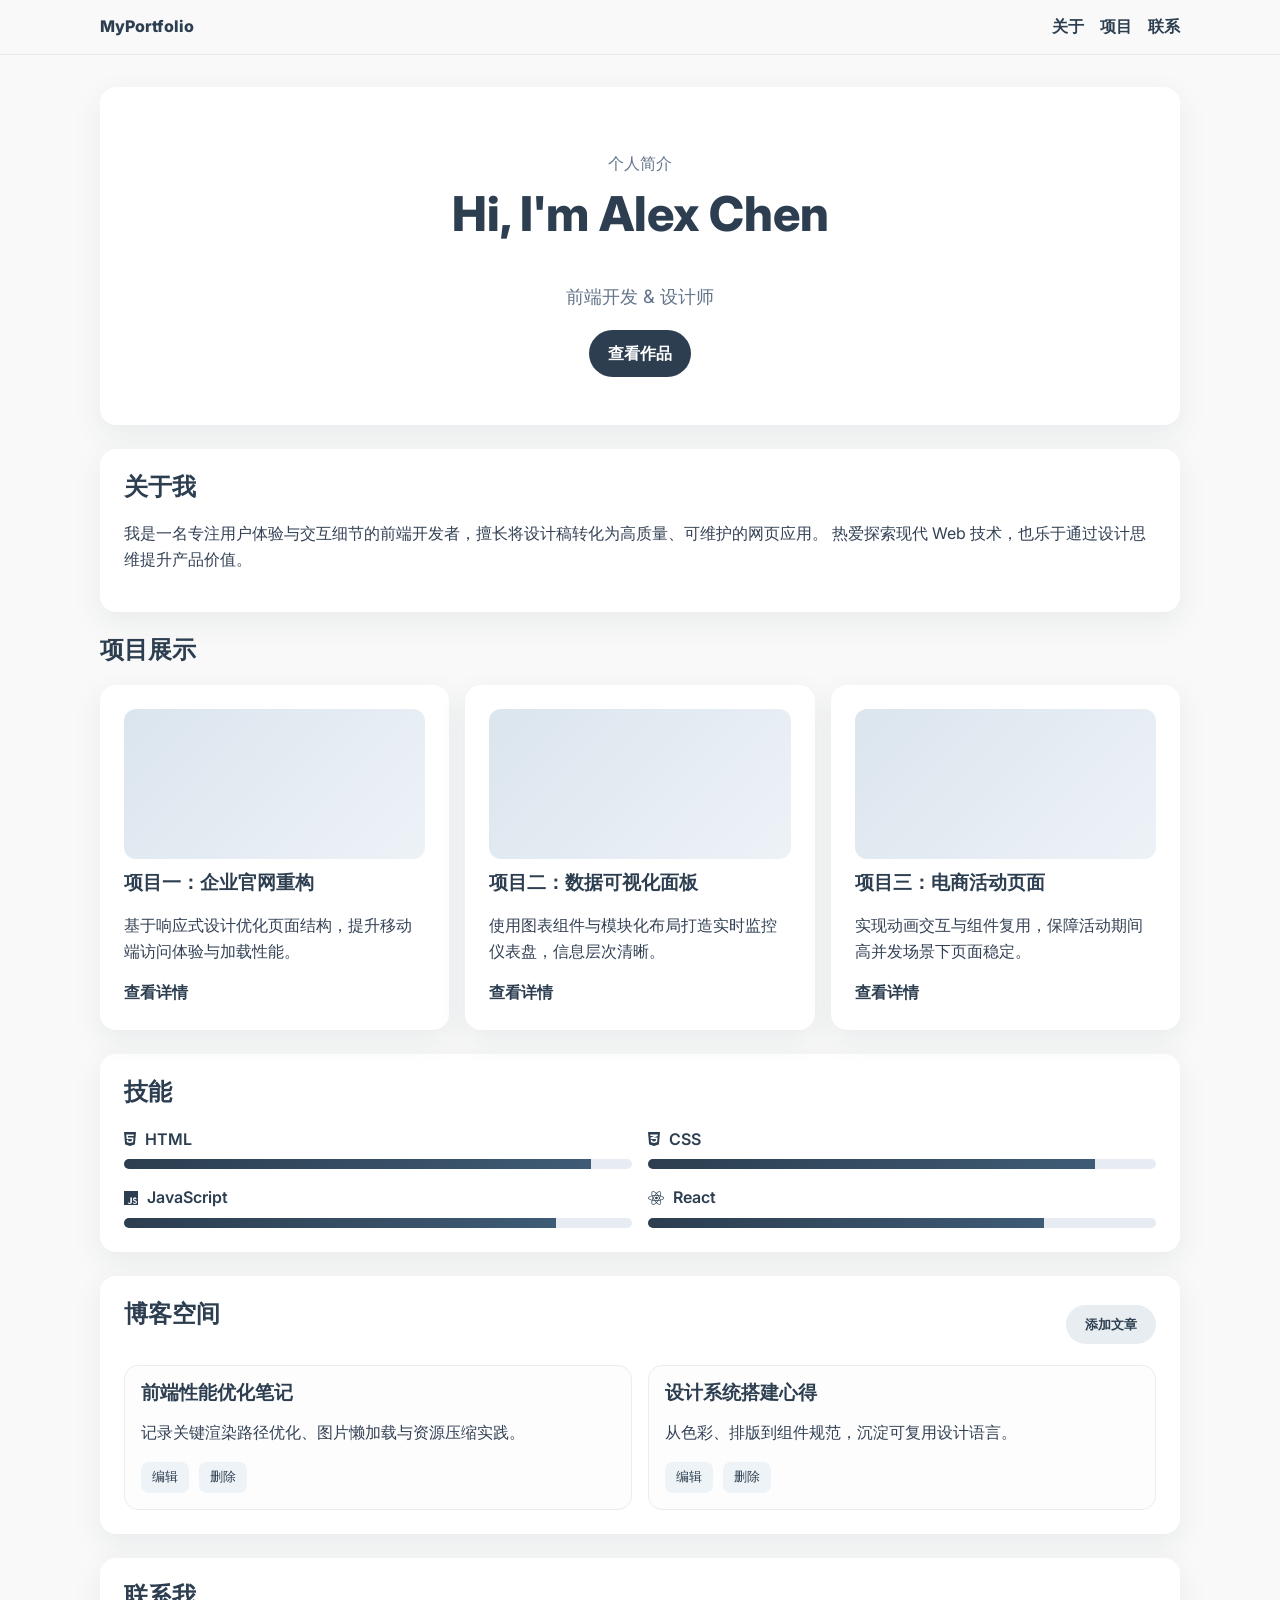
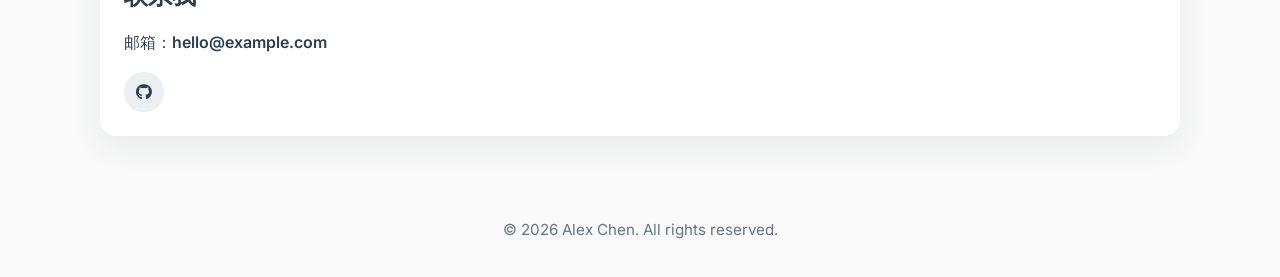
==== index.html @ 92c00200 "创建个人简历风格单页网站并添加博客管理交互" ====
<!DOCTYPE html>
<html lang="zh-CN">
  <head>
    <meta charset="UTF-8" />
    <meta name="viewport" content="width=device-width, initial-scale=1.0" />
    <title>个人简历作品集</title>
    <link rel="preconnect" href="https://fonts.googleapis.com" />
    <link rel="preconnect" href="https://fonts.gstatic.com" crossorigin />
    <link
      href="https://fonts.googleapis.com/css2?family=Inter:wght@400;600;700;800&display=swap"
      rel="stylesheet"
    />
    <link
      rel="stylesheet"
      href="https://cdnjs.cloudflare.com/ajax/libs/font-awesome/6.5.2/css/all.min.css"
      crossorigin="anonymous"
      referrerpolicy="no-referrer"
    />
    <link rel="stylesheet" href="styles.css" />
  </head>
  <body>
    <header class="site-header">
      <nav class="navbar container">
        <a class="brand" href="#home">MyPortfolio</a>
        <ul class="nav-links">
          <li><a href="#about">关于</a></li>
          <li><a href="#projects">项目</a></li>
          <li><a href="#contact">联系</a></li>
        </ul>
      </nav>
    </header>

    <main>
      <section id="home" class="hero container card">
        <p class="eyebrow">个人简介</p>
        <h1>Hi, I'm Alex Chen</h1>
        <p class="subtitle">前端开发 & 设计师</p>
        <a href="#projects" class="btn-primary">查看作品</a>
      </section>

      <section id="about" class="container section card">
        <h2>关于我</h2>
        <p>
          我是一名专注用户体验与交互细节的前端开发者，擅长将设计稿转化为高质量、可维护的网页应用。
          热爱探索现代 Web 技术，也乐于通过设计思维提升产品价值。
        </p>
      </section>

      <section id="projects" class="container section">
        <h2>项目展示</h2>
        <div class="project-grid">
          <article class="card project-card">
            <div class="project-image" aria-label="项目图片占位"></div>
            <h3>项目一：企业官网重构</h3>
            <p>基于响应式设计优化页面结构，提升移动端访问体验与加载性能。</p>
            <a href="#">查看详情</a>
          </article>
          <article class="card project-card">
            <div class="project-image" aria-label="项目图片占位"></div>
            <h3>项目二：数据可视化面板</h3>
            <p>使用图表组件与模块化布局打造实时监控仪表盘，信息层次清晰。</p>
            <a href="#">查看详情</a>
          </article>
          <article class="card project-card">
            <div class="project-image" aria-label="项目图片占位"></div>
            <h3>项目三：电商活动页面</h3>
            <p>实现动画交互与组件复用，保障活动期间高并发场景下页面稳定。</p>
            <a href="#">查看详情</a>
          </article>
        </div>
      </section>

      <section id="skills" class="container section card">
        <h2>技能</h2>
        <div class="skills-grid">
          <div class="skill-item">
            <div class="skill-header"><i class="fa-brands fa-html5"></i><span>HTML</span></div>
            <div class="progress"><span style="width: 92%"></span></div>
          </div>
          <div class="skill-item">
            <div class="skill-header"><i class="fa-brands fa-css3-alt"></i><span>CSS</span></div>
            <div class="progress"><span style="width: 88%"></span></div>
          </div>
          <div class="skill-item">
            <div class="skill-header"><i class="fa-brands fa-js"></i><span>JavaScript</span></div>
            <div class="progress"><span style="width: 85%"></span></div>
          </div>
          <div class="skill-item">
            <div class="skill-header"><i class="fa-brands fa-react"></i><span>React</span></div>
            <div class="progress"><span style="width: 78%"></span></div>
          </div>
        </div>
      </section>

      <section id="blog" class="container section card">
        <div class="blog-header">
          <h2>博客空间</h2>
          <button id="addPostBtn" class="btn-secondary" type="button">添加文章</button>
        </div>
        <div id="blogList" class="blog-grid" aria-live="polite"></div>
      </section>

      <section id="contact" class="container section card">
        <h2>联系我</h2>
        <p>邮箱：<a href="mailto:hello@example.com">hello@example.com</a></p>
        <div class="social-links">
          <a href="#" aria-label="GitHub"><i class="fa-brands fa-github"></i></a>
        </div>
      </section>
    </main>

    <footer class="site-footer">
      <p>© 2026 Alex Chen. All rights reserved.</p>
    </footer>

    <dialog id="postDialog" class="post-dialog">
      <form id="postForm" method="dialog">
        <h3 id="dialogTitle">添加文章</h3>
        <label>
          标题
          <input id="postTitle" name="title" type="text" required maxlength="60" />
        </label>
        <label>
          摘要
          <textarea id="postDesc" name="desc" rows="4" required maxlength="180"></textarea>
        </label>
        <menu>
          <button type="button" id="cancelBtn" class="btn-ghost">取消</button>
          <button type="submit" class="btn-primary">保存</button>
        </menu>
      </form>
    </dialog>

    <script src="script.js"></script>
  </body>
</html>
---- styles.css ----
:root {
  --bg: #f9f9f9;
  --primary: #2c3e50;
  --card-bg: #ffffff;
  --text: #334155;
  --muted: #64748b;
  --shadow: 0 10px 30px rgba(44, 62, 80, 0.08);
  --radius: 16px;
}

* {
  box-sizing: border-box;
}

html {
  scroll-behavior: smooth;
}

body {
  margin: 0;
  font-family: "Inter", "Roboto", sans-serif;
  background: var(--bg);
  color: var(--text);
  line-height: 1.6;
}

.container {
  width: min(1080px, 92%);
  margin: 0 auto;
}

.site-header {
  position: sticky;
  top: 0;
  z-index: 10;
  backdrop-filter: blur(8px);
  background: rgba(249, 249, 249, 0.9);
  border-bottom: 1px solid rgba(44, 62, 80, 0.08);
}

.navbar {
  padding: 0.9rem 0;
  display: flex;
  align-items: center;
  justify-content: space-between;
  gap: 1rem;
}

.brand {
  font-weight: 800;
  text-decoration: none;
  color: var(--primary);
}

.nav-links {
  list-style: none;
  display: flex;
  gap: 1rem;
  margin: 0;
  padding: 0;
}

.nav-links a,
#contact a,
.project-card a {
  color: var(--primary);
  text-decoration: none;
  font-weight: 600;
}

.nav-links a:hover,
#contact a:hover,
.project-card a:hover {
  text-decoration: underline;
}

main {
  padding: 2rem 0 3rem;
}

.section {
  margin-top: 1.5rem;
}

.card {
  background: var(--card-bg);
  border-radius: var(--radius);
  box-shadow: var(--shadow);
  padding: 1.5rem;
}

.hero {
  text-align: center;
  padding: 3rem 1.5rem;
}

.eyebrow {
  color: var(--muted);
  margin-bottom: 0.5rem;
}

h1,
h2,
h3 {
  color: var(--primary);
  line-height: 1.2;
  margin-top: 0;
}

h1 {
  font-size: clamp(2rem, 5vw, 3rem);
  font-weight: 800;
}

h2 {
  font-weight: 700;
}

.subtitle {
  font-size: 1.15rem;
  color: var(--muted);
}

.btn-primary,
.btn-secondary,
.btn-ghost {
  border: none;
  border-radius: 999px;
  padding: 0.65rem 1.2rem;
  font-weight: 600;
  cursor: pointer;
  transition: transform 0.2s ease, box-shadow 0.2s ease, background-color 0.2s ease;
}

.btn-primary {
  background: var(--primary);
  color: #fff;
  display: inline-block;
  text-decoration: none;
}

.btn-secondary {
  background: #e8edf2;
  color: var(--primary);
}

.btn-ghost {
  background: transparent;
  color: var(--muted);
}

.btn-primary:hover,
.btn-secondary:hover,
.btn-ghost:hover {
  transform: translateY(-2px);
}

.project-grid {
  display: grid;
  gap: 1rem;
  grid-template-columns: repeat(3, minmax(0, 1fr));
}

.project-card {
  transition: transform 0.25s ease, box-shadow 0.25s ease;
}

.project-card:hover {
  transform: translateY(-4px);
  box-shadow: 0 16px 35px rgba(44, 62, 80, 0.14);
}

.project-image {
  height: 150px;
  border-radius: 12px;
  margin-bottom: 0.8rem;
  background: linear-gradient(135deg, #dbe5ee, #edf2f7);
}

.skills-grid {
  display: grid;
  grid-template-columns: repeat(2, minmax(0, 1fr));
  gap: 1rem;
}

.skill-header {
  display: flex;
  align-items: center;
  gap: 0.55rem;
  margin-bottom: 0.45rem;
  color: var(--primary);
  font-weight: 600;
}

.progress {
  height: 10px;
  border-radius: 999px;
  background: #e6ecf1;
  overflow: hidden;
}

.progress span {
  display: block;
  height: 100%;
  background: linear-gradient(90deg, #2c3e50, #3f5b75);
}

.blog-header {
  display: flex;
  justify-content: space-between;
  align-items: center;
  gap: 1rem;
}

.blog-grid {
  margin-top: 1rem;
  display: grid;
  grid-template-columns: repeat(auto-fit, minmax(220px, 1fr));
  gap: 1rem;
}

.blog-card {
  border-radius: 14px;
  background: #fdfdfd;
  border: 1px solid #e8edf2;
  padding: 1rem;
}

.blog-card h3 {
  margin-bottom: 0.4rem;
}

.blog-actions {
  display: flex;
  gap: 0.6rem;
  margin-top: 0.8rem;
}

.blog-action-btn {
  border: none;
  background: #eef3f7;
  color: var(--primary);
  padding: 0.4rem 0.7rem;
  border-radius: 8px;
  cursor: pointer;
}

.social-links {
  display: flex;
  gap: 1rem;
  margin-top: 0.6rem;
}

.social-links a {
  width: 40px;
  height: 40px;
  border-radius: 50%;
  display: grid;
  place-items: center;
  background: #ecf0f3;
  color: var(--primary);
  transition: transform 0.2s ease;
}

.social-links a:hover {
  transform: scale(1.06);
}

.site-footer {
  padding: 1.2rem;
  text-align: center;
  color: var(--muted);
  font-size: 0.95rem;
}

.post-dialog {
  border: none;
  border-radius: 12px;
  width: min(520px, 92vw);
  padding: 0;
}

.post-dialog::backdrop {
  background: rgba(13, 30, 48, 0.45);
}

#postForm {
  padding: 1.2rem;
  display: grid;
  gap: 0.85rem;
}

#postForm label {
  display: grid;
  gap: 0.35rem;
  font-weight: 600;
  color: var(--primary);
}

#postForm input,
#postForm textarea {
  border: 1px solid #d3dce5;
  border-radius: 8px;
  padding: 0.6rem;
  font: inherit;
}

#postForm menu {
  margin: 0;
  padding: 0;
  display: flex;
  justify-content: flex-end;
  gap: 0.5rem;
}

@media (max-width: 800px) {
  .project-grid {
    grid-template-columns: 1fr;
  }

  .skills-grid {
    grid-template-columns: 1fr;
  }

  .nav-links {
    gap: 0.65rem;
    font-size: 0.95rem;
  }

  .hero {
    text-align: left;
  }
}
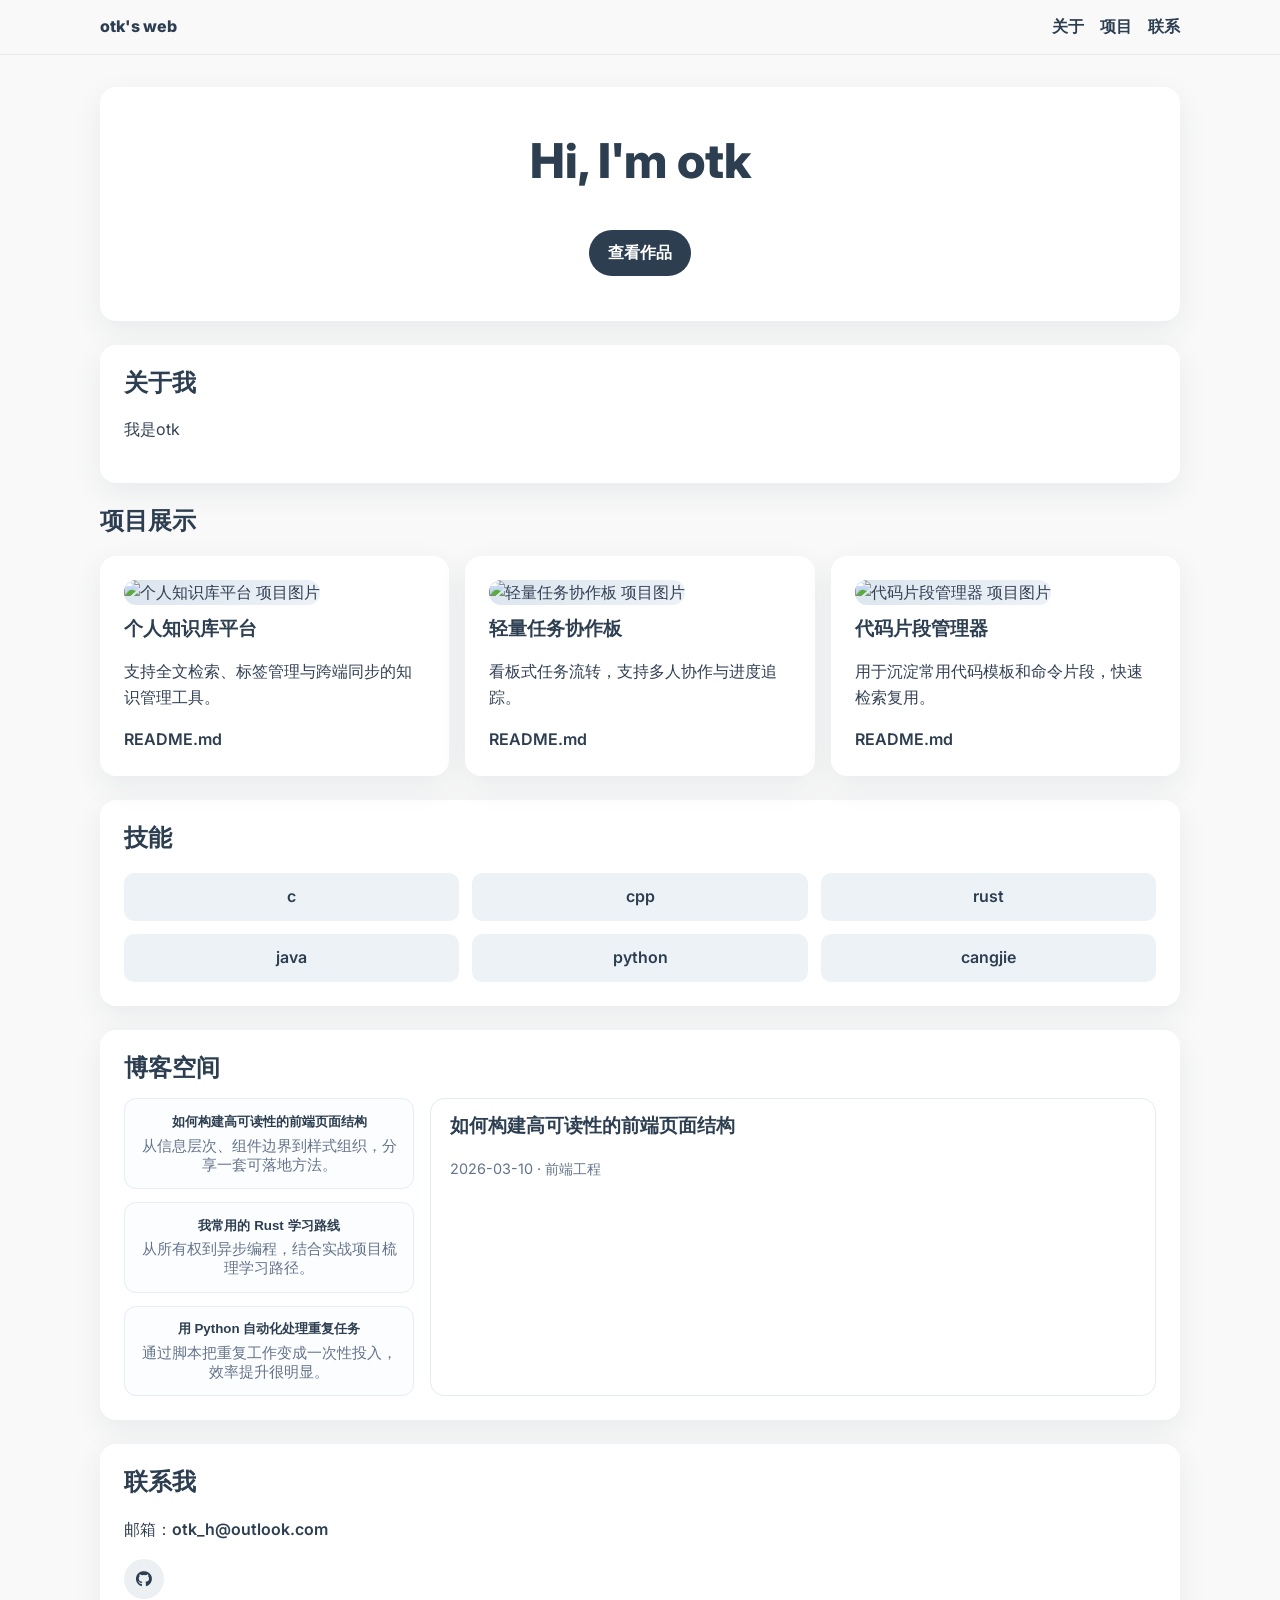
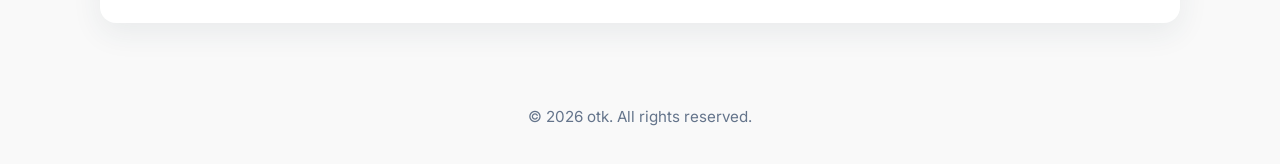
==== commit aea5df3c: "改为目录驱动的博客/项目动态渲染并更新个人信息" ====
--- a/index.html
+++ b/index.html
@@ -3,7 +3,7 @@
   <head>
     <meta charset="UTF-8" />
     <meta name="viewport" content="width=device-width, initial-scale=1.0" />
-    <title>个人简历作品集</title>
+    <title>otk's web</title>
     <link rel="preconnect" href="https://fonts.googleapis.com" />
     <link rel="preconnect" href="https://fonts.gstatic.com" crossorigin />
     <link
@@ -21,7 +21,7 @@
   <body>
     <header class="site-header">
       <nav class="navbar container">
-        <a class="brand" href="#home">MyPortfolio</a>
+        <a class="brand" href="#home">otk's web</a>
         <ul class="nav-links">
           <li><a href="#about">关于</a></li>
           <li><a href="#projects">项目</a></li>
@@ -32,105 +32,62 @@
 
     <main>
       <section id="home" class="hero container card">
-        <p class="eyebrow">个人简介</p>
-        <h1>Hi, I'm Alex Chen</h1>
-        <p class="subtitle">前端开发 & 设计师</p>
+        <h1>Hi, I'm otk</h1>
         <a href="#projects" class="btn-primary">查看作品</a>
       </section>
 
       <section id="about" class="container section card">
         <h2>关于我</h2>
-        <p>
-          我是一名专注用户体验与交互细节的前端开发者，擅长将设计稿转化为高质量、可维护的网页应用。
-          热爱探索现代 Web 技术，也乐于通过设计思维提升产品价值。
-        </p>
+        <p>我是otk</p>
       </section>
 
       <section id="projects" class="container section">
         <h2>项目展示</h2>
-        <div class="project-grid">
-          <article class="card project-card">
-            <div class="project-image" aria-label="项目图片占位"></div>
-            <h3>项目一：企业官网重构</h3>
-            <p>基于响应式设计优化页面结构，提升移动端访问体验与加载性能。</p>
-            <a href="#">查看详情</a>
-          </article>
-          <article class="card project-card">
-            <div class="project-image" aria-label="项目图片占位"></div>
-            <h3>项目二：数据可视化面板</h3>
-            <p>使用图表组件与模块化布局打造实时监控仪表盘，信息层次清晰。</p>
-            <a href="#">查看详情</a>
-          </article>
-          <article class="card project-card">
-            <div class="project-image" aria-label="项目图片占位"></div>
-            <h3>项目三：电商活动页面</h3>
-            <p>实现动画交互与组件复用，保障活动期间高并发场景下页面稳定。</p>
-            <a href="#">查看详情</a>
-          </article>
-        </div>
+        <div id="projectGrid" class="project-grid"></div>
       </section>
 
       <section id="skills" class="container section card">
         <h2>技能</h2>
         <div class="skills-grid">
-          <div class="skill-item">
-            <div class="skill-header"><i class="fa-brands fa-html5"></i><span>HTML</span></div>
-            <div class="progress"><span style="width: 92%"></span></div>
-          </div>
-          <div class="skill-item">
-            <div class="skill-header"><i class="fa-brands fa-css3-alt"></i><span>CSS</span></div>
-            <div class="progress"><span style="width: 88%"></span></div>
-          </div>
-          <div class="skill-item">
-            <div class="skill-header"><i class="fa-brands fa-js"></i><span>JavaScript</span></div>
-            <div class="progress"><span style="width: 85%"></span></div>
-          </div>
-          <div class="skill-item">
-            <div class="skill-header"><i class="fa-brands fa-react"></i><span>React</span></div>
-            <div class="progress"><span style="width: 78%"></span></div>
-          </div>
+          <div class="skill-item"><span>c</span></div>
+          <div class="skill-item"><span>cpp</span></div>
+          <div class="skill-item"><span>rust</span></div>
+          <div class="skill-item"><span>java</span></div>
+          <div class="skill-item"><span>python</span></div>
+          <div class="skill-item"><span>cangjie</span></div>
         </div>
       </section>
 
-      <section id="blog" class="container section card">
-        <div class="blog-header">
-          <h2>博客空间</h2>
-          <button id="addPostBtn" class="btn-secondary" type="button">添加文章</button>
+      <section id="blog" class="container section card blog-layout">
+        <h2>博客空间</h2>
+        <div class="blog-content">
+          <aside>
+            <div id="blogList" class="blog-list" aria-live="polite"></div>
+          </aside>
+          <article class="blog-view card-inner">
+            <h3 id="blogTitle">请选择一篇文章</h3>
+            <p id="blogMeta" class="blog-meta">将从 markdown 文件动态加载内容。</p>
+            <div id="blogBody" class="blog-body"></div>
+          </article>
         </div>
-        <div id="blogList" class="blog-grid" aria-live="polite"></div>
       </section>
 
       <section id="contact" class="container section card">
         <h2>联系我</h2>
-        <p>邮箱：<a href="mailto:hello@example.com">hello@example.com</a></p>
+        <p>邮箱：<a href="mailto:otk_h@outlook.com">otk_h@outlook.com</a></p>
         <div class="social-links">
-          <a href="#" aria-label="GitHub"><i class="fa-brands fa-github"></i></a>
+          <a href="https://github.com/otk-h" target="_blank" rel="noopener" aria-label="GitHub">
+            <i class="fa-brands fa-github"></i>
+          </a>
         </div>
       </section>
     </main>
 
     <footer class="site-footer">
-      <p>© 2026 Alex Chen. All rights reserved.</p>
+      <p>© 2026 otk. All rights reserved.</p>
     </footer>
 
-    <dialog id="postDialog" class="post-dialog">
-      <form id="postForm" method="dialog">
-        <h3 id="dialogTitle">添加文章</h3>
-        <label>
-          标题
-          <input id="postTitle" name="title" type="text" required maxlength="60" />
-        </label>
-        <label>
-          摘要
-          <textarea id="postDesc" name="desc" rows="4" required maxlength="180"></textarea>
-        </label>
-        <menu>
-          <button type="button" id="cancelBtn" class="btn-ghost">取消</button>
-          <button type="submit" class="btn-primary">保存</button>
-        </menu>
-      </form>
-    </dialog>
-
+    <script src="https://cdn.jsdelivr.net/npm/marked/marked.min.js"></script>
     <script src="script.js"></script>
   </body>
 </html>
--- a/styles.css
+++ b/styles.css
@@ -34,7 +34,7 @@
   top: 0;
   z-index: 10;
   backdrop-filter: blur(8px);
-  background: rgba(249, 249, 249, 0.9);
+  background: rgba(249, 249, 249, 0.92);
   border-bottom: 1px solid rgba(44, 62, 80, 0.08);
 }
 
@@ -43,7 +43,6 @@
   display: flex;
   align-items: center;
   justify-content: space-between;
-  gap: 1rem;
 }
 
 .brand {
@@ -89,14 +88,16 @@
   padding: 1.5rem;
 }
 
+.card-inner {
+  background: #fff;
+  border-radius: 14px;
+  border: 1px solid #e4ebf2;
+  padding: 1rem 1.2rem;
+}
+
 .hero {
   text-align: center;
-  padding: 3rem 1.5rem;
-}
-
-.eyebrow {
-  color: var(--muted);
-  margin-bottom: 0.5rem;
+  padding: 2.8rem 1.5rem;
 }
 
 h1,
@@ -112,53 +113,27 @@
   font-weight: 800;
 }
 
-h2 {
-  font-weight: 700;
-}
-
-.subtitle {
-  font-size: 1.15rem;
-  color: var(--muted);
-}
-
-.btn-primary,
-.btn-secondary,
-.btn-ghost {
+.btn-primary {
   border: none;
   border-radius: 999px;
   padding: 0.65rem 1.2rem;
   font-weight: 600;
   cursor: pointer;
-  transition: transform 0.2s ease, box-shadow 0.2s ease, background-color 0.2s ease;
-}
-
-.btn-primary {
   background: var(--primary);
   color: #fff;
   display: inline-block;
   text-decoration: none;
-}
-
-.btn-secondary {
-  background: #e8edf2;
-  color: var(--primary);
-}
-
-.btn-ghost {
-  background: transparent;
-  color: var(--muted);
-}
-
-.btn-primary:hover,
-.btn-secondary:hover,
-.btn-ghost:hover {
+  transition: transform 0.2s ease;
+}
+
+.btn-primary:hover {
   transform: translateY(-2px);
 }
 
 .project-grid {
   display: grid;
   gap: 1rem;
-  grid-template-columns: repeat(3, minmax(0, 1fr));
+  grid-template-columns: repeat(auto-fit, minmax(260px, 1fr));
 }
 
 .project-card {
@@ -171,7 +146,9 @@
 }
 
 .project-image {
+  width: 100%;
   height: 150px;
+  object-fit: cover;
   border-radius: 12px;
   margin-bottom: 0.8rem;
   background: linear-gradient(135deg, #dbe5ee, #edf2f7);
@@ -179,70 +156,89 @@
 
 .skills-grid {
   display: grid;
-  grid-template-columns: repeat(2, minmax(0, 1fr));
-  gap: 1rem;
-}
-
-.skill-header {
-  display: flex;
-  align-items: center;
-  gap: 0.55rem;
-  margin-bottom: 0.45rem;
-  color: var(--primary);
+  grid-template-columns: repeat(3, minmax(0, 1fr));
+  gap: 0.8rem;
+}
+
+.skill-item {
+  padding: 0.7rem;
+  border-radius: 10px;
+  text-align: center;
   font-weight: 600;
-}
-
-.progress {
-  height: 10px;
-  border-radius: 999px;
-  background: #e6ecf1;
-  overflow: hidden;
-}
-
-.progress span {
-  display: block;
-  height: 100%;
-  background: linear-gradient(90deg, #2c3e50, #3f5b75);
-}
-
-.blog-header {
-  display: flex;
-  justify-content: space-between;
-  align-items: center;
-  gap: 1rem;
-}
-
-.blog-grid {
+  background: #edf2f7;
+  color: var(--primary);
+}
+
+.blog-layout h2 {
+  margin-bottom: 1rem;
+}
+
+.blog-content {
+  display: grid;
+  grid-template-columns: 290px 1fr;
+  gap: 1rem;
+}
+
+.blog-list {
+  display: grid;
+  gap: 0.8rem;
+}
+
+.blog-item {
+  border: 1px solid #e6edf4;
+  border-radius: 12px;
+  padding: 0.85rem;
+  background: #fcfdff;
+  cursor: pointer;
+  transition: all 0.2s ease;
+}
+
+.blog-item:hover,
+.blog-item.active {
+  border-color: #b2c4d6;
+  box-shadow: 0 8px 20px rgba(44, 62, 80, 0.08);
+  transform: translateY(-2px);
+}
+
+.blog-item h4 {
+  margin: 0;
+  color: var(--primary);
+}
+
+.blog-item p {
+  margin: 0.35rem 0 0;
+  color: var(--muted);
+  font-size: 0.92rem;
+}
+
+.blog-meta {
+  color: var(--muted);
+  font-size: 0.9rem;
+}
+
+.blog-body h1,
+.blog-body h2,
+.blog-body h3 {
   margin-top: 1rem;
-  display: grid;
-  grid-template-columns: repeat(auto-fit, minmax(220px, 1fr));
-  gap: 1rem;
-}
-
-.blog-card {
-  border-radius: 14px;
-  background: #fdfdfd;
-  border: 1px solid #e8edf2;
-  padding: 1rem;
-}
-
-.blog-card h3 {
-  margin-bottom: 0.4rem;
-}
-
-.blog-actions {
-  display: flex;
-  gap: 0.6rem;
-  margin-top: 0.8rem;
-}
-
-.blog-action-btn {
-  border: none;
-  background: #eef3f7;
-  color: var(--primary);
-  padding: 0.4rem 0.7rem;
+}
+
+.blog-body pre {
+  background: #1f2937;
+  color: #e5e7eb;
+  padding: 0.8rem;
   border-radius: 8px;
-  cursor: pointer;
+  overflow: auto;
+}
+
+.blog-body code {
+  background: #eef2f7;
+  padding: 0.1rem 0.35rem;
+  border-radius: 6px;
+}
+
+.blog-body pre code {
+  background: transparent;
+  padding: 0;
 }
 
 .social-links {
@@ -273,61 +269,24 @@
   font-size: 0.95rem;
 }
 
-.post-dialog {
-  border: none;
-  border-radius: 12px;
-  width: min(520px, 92vw);
-  padding: 0;
-}
-
-.post-dialog::backdrop {
-  background: rgba(13, 30, 48, 0.45);
-}
-
-#postForm {
-  padding: 1.2rem;
-  display: grid;
-  gap: 0.85rem;
-}
-
-#postForm label {
-  display: grid;
-  gap: 0.35rem;
-  font-weight: 600;
-  color: var(--primary);
-}
-
-#postForm input,
-#postForm textarea {
-  border: 1px solid #d3dce5;
-  border-radius: 8px;
-  padding: 0.6rem;
-  font: inherit;
-}
-
-#postForm menu {
-  margin: 0;
-  padding: 0;
-  display: flex;
-  justify-content: flex-end;
-  gap: 0.5rem;
-}
-
-@media (max-width: 800px) {
-  .project-grid {
+@media (max-width: 900px) {
+  .blog-content {
     grid-template-columns: 1fr;
+  }
+
+  .skills-grid {
+    grid-template-columns: repeat(2, minmax(0, 1fr));
+  }
+}
+
+@media (max-width: 620px) {
+  .navbar {
+    flex-direction: column;
+    align-items: flex-start;
+    gap: 0.5rem;
   }
 
   .skills-grid {
     grid-template-columns: 1fr;
   }
-
-  .nav-links {
-    gap: 0.65rem;
-    font-size: 0.95rem;
-  }
-
-  .hero {
-    text-align: left;
-  }
-}
+}
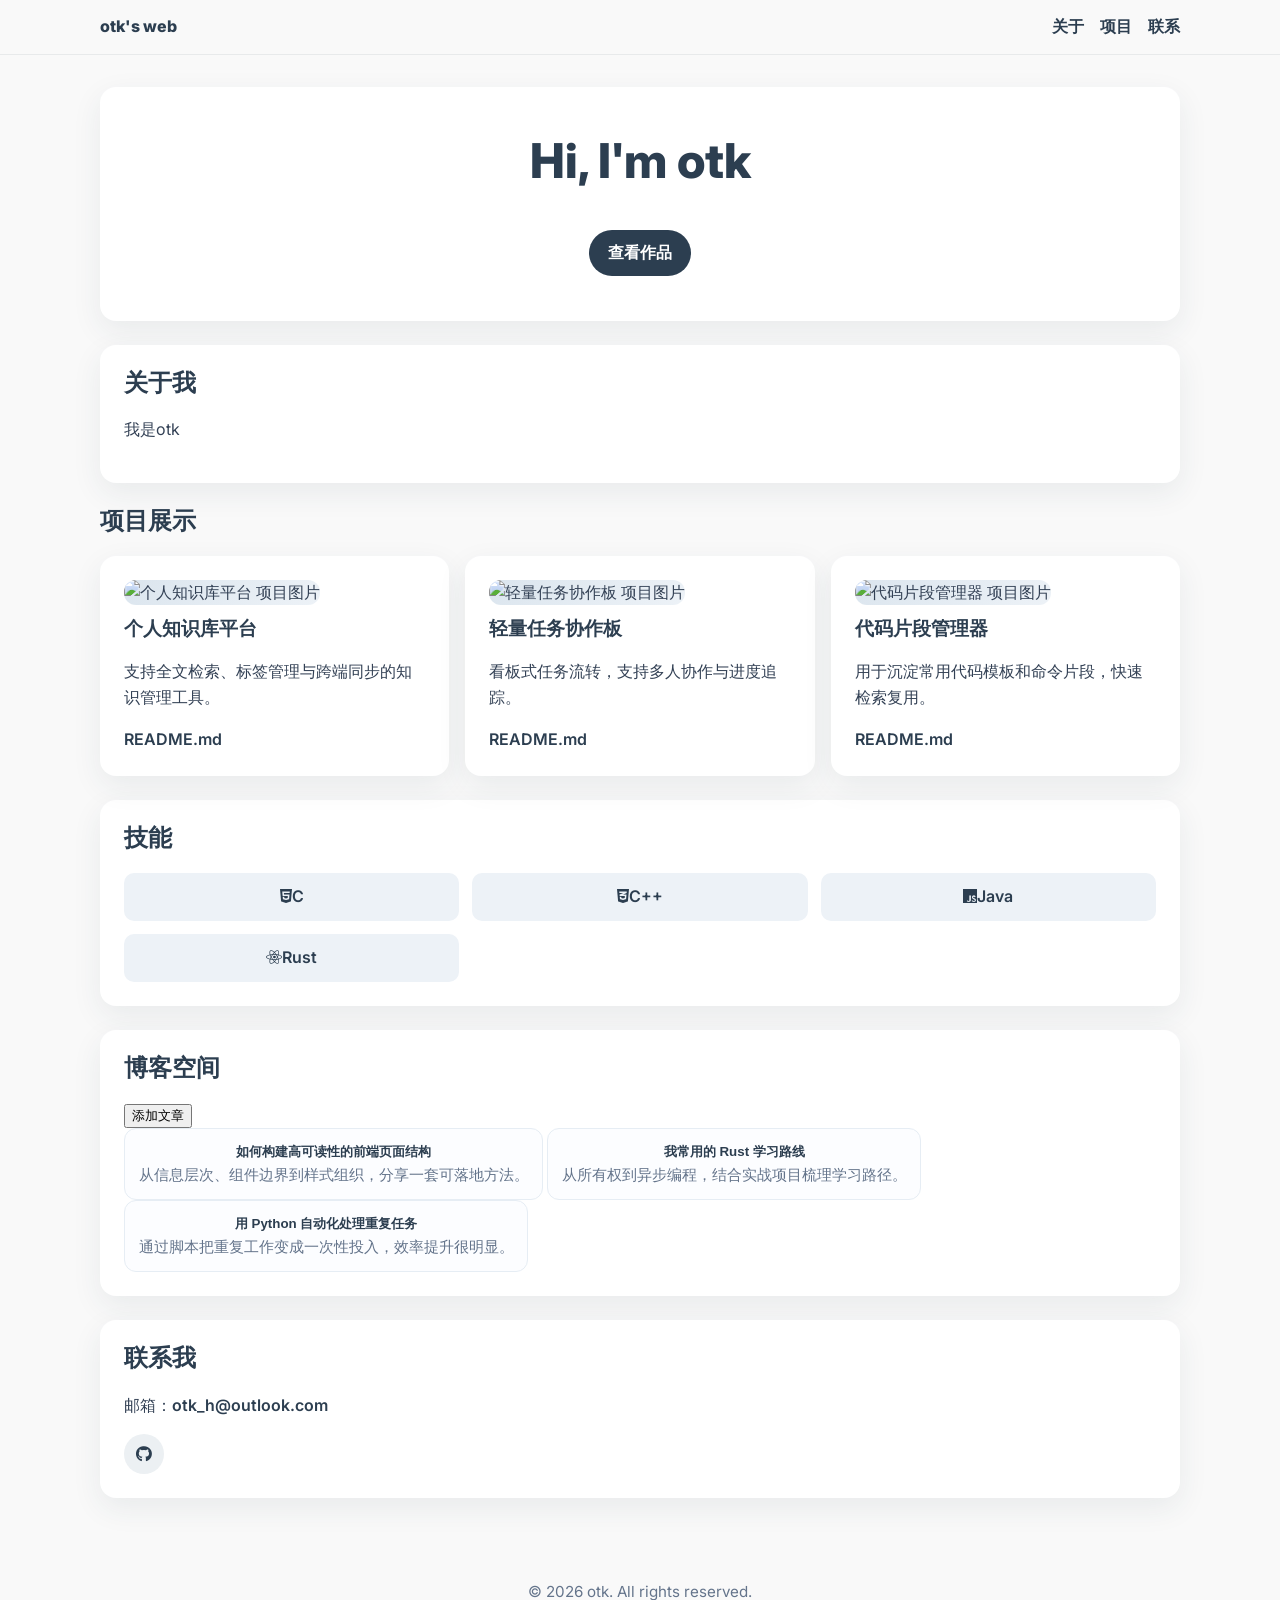
==== commit 6e6cf151: "Merge branch 'master' into codex/create-personal-resume-webpage-cuya17" ====
--- a/index.html
+++ b/index.html
@@ -49,27 +49,31 @@
       <section id="skills" class="container section card">
         <h2>技能</h2>
         <div class="skills-grid">
-          <div class="skill-item"><span>c</span></div>
-          <div class="skill-item"><span>cpp</span></div>
-          <div class="skill-item"><span>rust</span></div>
-          <div class="skill-item"><span>java</span></div>
-          <div class="skill-item"><span>python</span></div>
-          <div class="skill-item"><span>cangjie</span></div>
+          <div class="skill-item">
+            <div class="skill-header"><i class="fa-brands fa-html5"></i><span>C</span></div>
+            <div class="progress"><span style="width: 92%"></span></div>
+          </div>
+          <div class="skill-item">
+            <div class="skill-header"><i class="fa-brands fa-css3-alt"></i><span>C++</span></div>
+            <div class="progress"><span style="width: 95%"></span></div>
+          </div>
+          <div class="skill-item">
+            <div class="skill-header"><i class="fa-brands fa-js"></i><span>Java</span></div>
+            <div class="progress"><span style="width: 85%"></span></div>
+          </div>
+          <div class="skill-item">
+            <div class="skill-header"><i class="fa-brands fa-react"></i><span>Rust</span></div>
+            <div class="progress"><span style="width: 78%"></span></div>
+          </div>
         </div>
       </section>
 
-      <section id="blog" class="container section card blog-layout">
-        <h2>博客空间</h2>
-        <div class="blog-content">
-          <aside>
-            <div id="blogList" class="blog-list" aria-live="polite"></div>
-          </aside>
-          <article class="blog-view card-inner">
-            <h3 id="blogTitle">请选择一篇文章</h3>
-            <p id="blogMeta" class="blog-meta">将从 markdown 文件动态加载内容。</p>
-            <div id="blogBody" class="blog-body"></div>
-          </article>
+      <section id="blog" class="container section card">
+        <div class="blog-header">
+          <h2>博客空间</h2>
+          <button id="addPostBtn" class="btn-secondary" type="button">添加文章</button>
         </div>
+        <div id="blogList" class="blog-grid" aria-live="polite"></div>
       </section>
 
       <section id="contact" class="container section card">
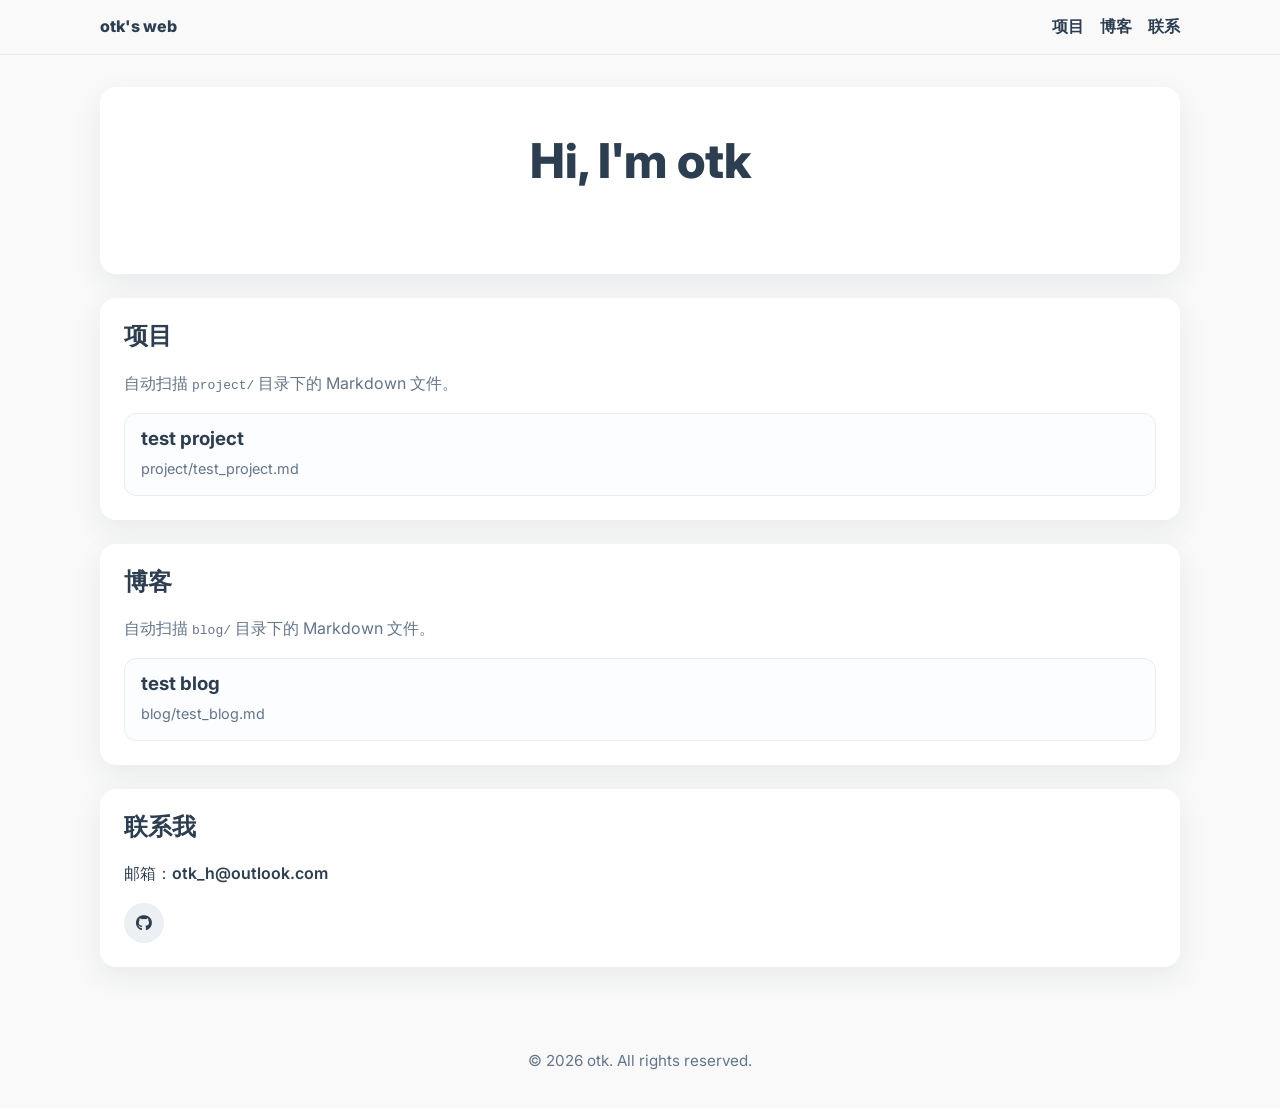
==== commit 4c892c28: "重构为扫描 blog/project 目录并新增独立 Markdown 查看页" ====
--- a/index.html
+++ b/index.html
@@ -23,8 +23,8 @@
       <nav class="navbar container">
         <a class="brand" href="#home">otk's web</a>
         <ul class="nav-links">
-          <li><a href="#about">关于</a></li>
           <li><a href="#projects">项目</a></li>
+          <li><a href="#blog">博客</a></li>
           <li><a href="#contact">联系</a></li>
         </ul>
       </nav>
@@ -33,47 +33,22 @@
     <main>
       <section id="home" class="hero container card">
         <h1>Hi, I'm otk</h1>
-        <a href="#projects" class="btn-primary">查看作品</a>
       </section>
 
-      <section id="about" class="container section card">
-        <h2>关于我</h2>
-        <p>我是otk</p>
-      </section>
-
-      <section id="projects" class="container section">
-        <h2>项目展示</h2>
-        <div id="projectGrid" class="project-grid"></div>
-      </section>
-
-      <section id="skills" class="container section card">
-        <h2>技能</h2>
-        <div class="skills-grid">
-          <div class="skill-item">
-            <div class="skill-header"><i class="fa-brands fa-html5"></i><span>C</span></div>
-            <div class="progress"><span style="width: 92%"></span></div>
-          </div>
-          <div class="skill-item">
-            <div class="skill-header"><i class="fa-brands fa-css3-alt"></i><span>C++</span></div>
-            <div class="progress"><span style="width: 95%"></span></div>
-          </div>
-          <div class="skill-item">
-            <div class="skill-header"><i class="fa-brands fa-js"></i><span>Java</span></div>
-            <div class="progress"><span style="width: 85%"></span></div>
-          </div>
-          <div class="skill-item">
-            <div class="skill-header"><i class="fa-brands fa-react"></i><span>Rust</span></div>
-            <div class="progress"><span style="width: 78%"></span></div>
-          </div>
+      <section id="projects" class="container section card">
+        <div class="section-head">
+          <h2>项目</h2>
+          <p>自动扫描 <code>project/</code> 目录下的 Markdown 文件。</p>
         </div>
+        <div id="projectList" class="entry-list" aria-live="polite"></div>
       </section>
 
       <section id="blog" class="container section card">
-        <div class="blog-header">
-          <h2>博客空间</h2>
-          <button id="addPostBtn" class="btn-secondary" type="button">添加文章</button>
+        <div class="section-head">
+          <h2>博客</h2>
+          <p>自动扫描 <code>blog/</code> 目录下的 Markdown 文件。</p>
         </div>
-        <div id="blogList" class="blog-grid" aria-live="polite"></div>
+        <div id="blogList" class="entry-list" aria-live="polite"></div>
       </section>
 
       <section id="contact" class="container section card">
@@ -91,7 +66,6 @@
       <p>© 2026 otk. All rights reserved.</p>
     </footer>
 
-    <script src="https://cdn.jsdelivr.net/npm/marked/marked.min.js"></script>
     <script src="script.js"></script>
   </body>
 </html>
--- a/styles.css
+++ b/styles.css
@@ -60,16 +60,14 @@
 }
 
 .nav-links a,
-#contact a,
-.project-card a {
+#contact a {
   color: var(--primary);
   text-decoration: none;
   font-weight: 600;
 }
 
 .nav-links a:hover,
-#contact a:hover,
-.project-card a:hover {
+#contact a:hover {
   text-decoration: underline;
 }
 
@@ -88,13 +86,6 @@
   padding: 1.5rem;
 }
 
-.card-inner {
-  background: #fff;
-  border-radius: 14px;
-  border: 1px solid #e4ebf2;
-  padding: 1rem 1.2rem;
-}
-
 .hero {
   text-align: center;
   padding: 2.8rem 1.5rem;
@@ -113,116 +104,63 @@
   font-weight: 800;
 }
 
-.btn-primary {
-  border: none;
-  border-radius: 999px;
-  padding: 0.65rem 1.2rem;
-  font-weight: 600;
-  cursor: pointer;
-  background: var(--primary);
-  color: #fff;
-  display: inline-block;
-  text-decoration: none;
-  transition: transform 0.2s ease;
-}
-
-.btn-primary:hover {
-  transform: translateY(-2px);
-}
-
-.project-grid {
-  display: grid;
-  gap: 1rem;
-  grid-template-columns: repeat(auto-fit, minmax(260px, 1fr));
-}
-
-.project-card {
-  transition: transform 0.25s ease, box-shadow 0.25s ease;
-}
-
-.project-card:hover {
-  transform: translateY(-4px);
-  box-shadow: 0 16px 35px rgba(44, 62, 80, 0.14);
-}
-
-.project-image {
-  width: 100%;
-  height: 150px;
-  object-fit: cover;
-  border-radius: 12px;
-  margin-bottom: 0.8rem;
-  background: linear-gradient(135deg, #dbe5ee, #edf2f7);
-}
-
-.skills-grid {
-  display: grid;
-  grid-template-columns: repeat(3, minmax(0, 1fr));
-  gap: 0.8rem;
-}
-
-.skill-item {
-  padding: 0.7rem;
-  border-radius: 10px;
-  text-align: center;
-  font-weight: 600;
-  background: #edf2f7;
-  color: var(--primary);
-}
-
-.blog-layout h2 {
-  margin-bottom: 1rem;
-}
-
-.blog-content {
-  display: grid;
-  grid-template-columns: 290px 1fr;
-  gap: 1rem;
-}
-
-.blog-list {
+.section-head p {
+  margin-top: 0.3rem;
+  color: var(--muted);
+}
+
+.entry-list {
   display: grid;
   gap: 0.8rem;
 }
 
-.blog-item {
+.entry-card {
+  display: block;
+  background: #fcfdff;
   border: 1px solid #e6edf4;
   border-radius: 12px;
-  padding: 0.85rem;
-  background: #fcfdff;
-  cursor: pointer;
+  padding: 0.9rem 1rem;
+  text-decoration: none;
   transition: all 0.2s ease;
 }
 
-.blog-item:hover,
-.blog-item.active {
+.entry-card h3 {
+  margin: 0;
+}
+
+.entry-card p {
+  margin: 0.4rem 0 0;
+  font-size: 0.9rem;
+  color: var(--muted);
+  word-break: break-all;
+}
+
+.entry-card:hover {
+  transform: translateY(-2px);
   border-color: #b2c4d6;
   box-shadow: 0 8px 20px rgba(44, 62, 80, 0.08);
-  transform: translateY(-2px);
-}
-
-.blog-item h4 {
-  margin: 0;
-  color: var(--primary);
-}
-
-.blog-item p {
-  margin: 0.35rem 0 0;
-  color: var(--muted);
-  font-size: 0.92rem;
-}
-
-.blog-meta {
-  color: var(--muted);
-  font-size: 0.9rem;
-}
-
-.blog-body h1,
-.blog-body h2,
-.blog-body h3 {
+}
+
+.empty {
+  color: var(--muted);
+  margin: 0;
+}
+
+.markdown-article {
+  padding: 1.5rem;
+}
+
+.muted {
+  color: var(--muted);
+}
+
+.markdown-body h1,
+.markdown-body h2,
+.markdown-body h3 {
   margin-top: 1rem;
 }
 
-.blog-body pre {
+.markdown-body pre {
   background: #1f2937;
   color: #e5e7eb;
   padding: 0.8rem;
@@ -230,13 +168,13 @@
   overflow: auto;
 }
 
-.blog-body code {
+.markdown-body code {
   background: #eef2f7;
   padding: 0.1rem 0.35rem;
   border-radius: 6px;
 }
 
-.blog-body pre code {
+.markdown-body pre code {
   background: transparent;
   padding: 0;
 }
@@ -269,24 +207,10 @@
   font-size: 0.95rem;
 }
 
-@media (max-width: 900px) {
-  .blog-content {
-    grid-template-columns: 1fr;
-  }
-
-  .skills-grid {
-    grid-template-columns: repeat(2, minmax(0, 1fr));
-  }
-}
-
 @media (max-width: 620px) {
   .navbar {
     flex-direction: column;
     align-items: flex-start;
     gap: 0.5rem;
   }
-
-  .skills-grid {
-    grid-template-columns: 1fr;
-  }
-}
+}
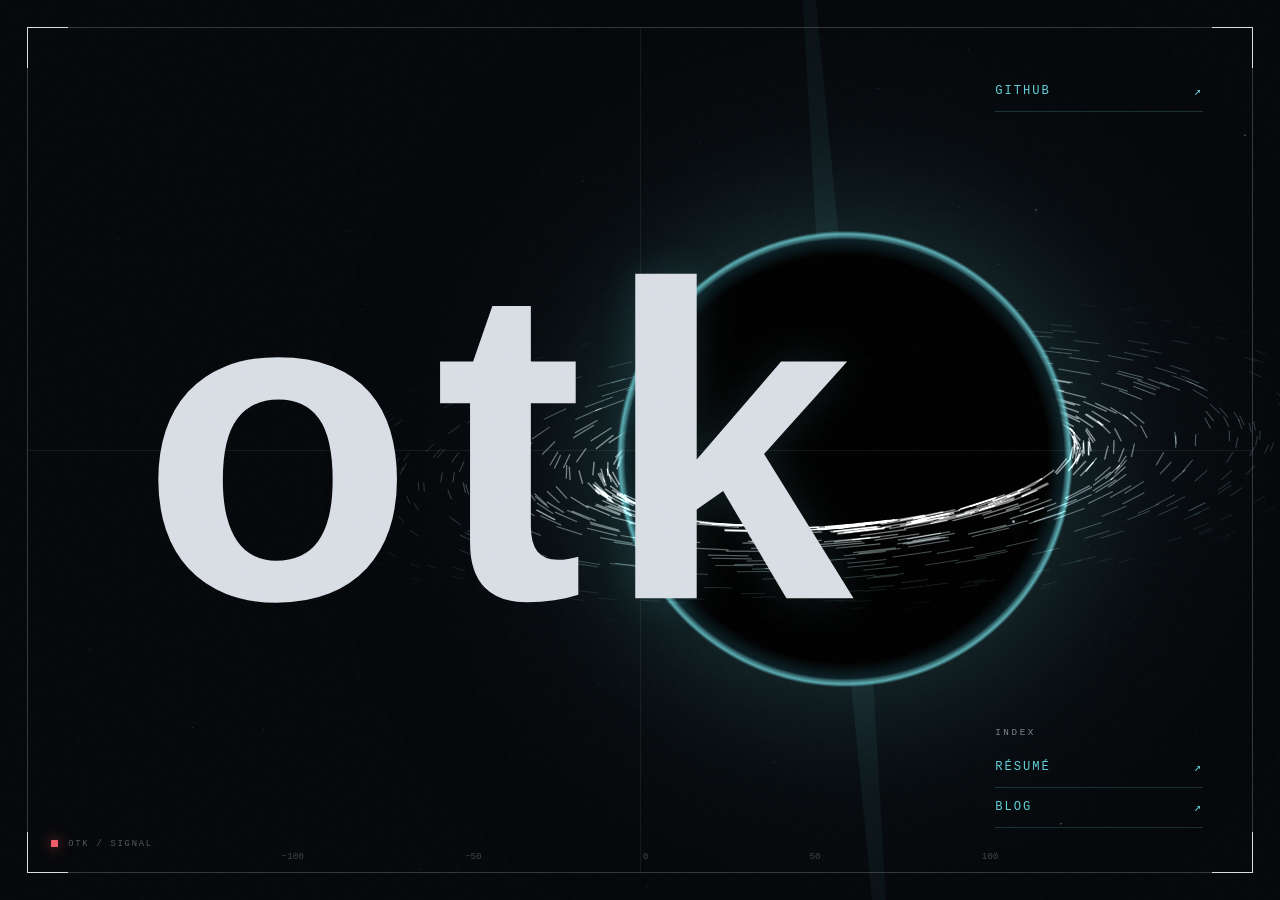
==== commit f0bd2688: "feat: rebuild otk identity beacon" ====
--- a/index.html
+++ b/index.html
@@ -1,71 +1,37 @@
-<!DOCTYPE html>
+<!doctype html>
 <html lang="zh-CN">
   <head>
-    <meta charset="UTF-8" />
-    <meta name="viewport" content="width=device-width, initial-scale=1.0" />
-    <title>otk's web</title>
-    <link rel="preconnect" href="https://fonts.googleapis.com" />
-    <link rel="preconnect" href="https://fonts.gstatic.com" crossorigin />
-    <link
-      href="https://fonts.googleapis.com/css2?family=Inter:wght@400;600;700;800&display=swap"
-      rel="stylesheet"
-    />
-    <link
-      rel="stylesheet"
-      href="https://cdnjs.cloudflare.com/ajax/libs/font-awesome/6.5.2/css/all.min.css"
-      crossorigin="anonymous"
-      referrerpolicy="no-referrer"
-    />
+    <meta charset="utf-8" />
+    <meta name="viewport" content="width=device-width, initial-scale=1" />
+    <meta name="theme-color" content="#05070a" />
+    <meta name="description" content="otk" />
+    <title>otk</title>
     <link rel="stylesheet" href="styles.css" />
   </head>
-  <body>
-    <header class="site-header">
-      <nav class="navbar container">
-        <a class="brand" href="#home">otk's web</a>
-        <ul class="nav-links">
-          <li><a href="#projects">项目</a></li>
-          <li><a href="#blog">博客</a></li>
-          <li><a href="#contact">联系</a></li>
-        </ul>
+  <body class="home">
+    <a class="skip-link" href="#identity">跳至主页</a>
+    <main id="identity" class="beacon">
+      <canvas id="signal" class="signal" aria-hidden="true"></canvas>
+      <div class="noise" aria-hidden="true"></div>
+      <div class="frame" aria-hidden="true">
+        <i class="corner corner--tl"></i><i class="corner corner--tr"></i>
+        <i class="corner corner--bl"></i><i class="corner corner--br"></i>
+        <span class="axis axis--x"></span><span class="axis axis--y"></span>
+      </div>
+      <div class="coordinates" aria-hidden="true"><span>−100</span><span>−50</span><span>0</span><span>50</span><span>100</span></div>
+      <div class="wordmark-wrap">
+        <h1 class="wordmark" aria-label="otk"><span>o</span><span>t</span><span class="wordmark__k">k</span></h1>
+      </div>
+      <nav class="portal" aria-label="主要链接">
+        <a class="portal__github signal-link" data-signal="github" href="https://github.com/otk-h" target="_blank" rel="noopener noreferrer"><span>GitHub</span><span aria-hidden="true">↗</span></a>
+        <div class="portal__index">
+          <p aria-hidden="true">Index</p>
+          <a class="signal-link" data-signal="resume" href="resume/"><span>Résumé</span><span aria-hidden="true">↗</span></a>
+          <a class="signal-link" data-signal="blog" href="blog/"><span>Blog</span><span aria-hidden="true">↗</span></a>
+        </div>
       </nav>
-    </header>
-
-    <main>
-      <section id="home" class="hero container card">
-        <h1>Hi, I'm otk</h1>
-      </section>
-
-      <section id="projects" class="container section card">
-        <div class="section-head">
-          <h2>项目</h2>
-          <p>自动扫描 <code>project/</code> 目录下的 Markdown 文件。</p>
-        </div>
-        <div id="projectList" class="entry-list" aria-live="polite"></div>
-      </section>
-
-      <section id="blog" class="container section card">
-        <div class="section-head">
-          <h2>博客</h2>
-          <p>自动扫描 <code>blog/</code> 目录下的 Markdown 文件。</p>
-        </div>
-        <div id="blogList" class="entry-list" aria-live="polite"></div>
-      </section>
-
-      <section id="contact" class="container section card">
-        <h2>联系我</h2>
-        <p>邮箱：<a href="mailto:otk_h@outlook.com">otk_h@outlook.com</a></p>
-        <div class="social-links">
-          <a href="https://github.com/otk-h" target="_blank" rel="noopener" aria-label="GitHub">
-            <i class="fa-brands fa-github"></i>
-          </a>
-        </div>
-      </section>
+      <div class="signature" aria-hidden="true"><span class="signature__pulse"></span><span>OTK / SIGNAL</span></div>
     </main>
-
-    <footer class="site-footer">
-      <p>© 2026 otk. All rights reserved.</p>
-    </footer>
-
     <script src="script.js"></script>
   </body>
 </html>
--- a/styles.css
+++ b/styles.css
@@ -1,216 +1,110 @@
 :root {
-  --bg: #f9f9f9;
-  --primary: #2c3e50;
-  --card-bg: #ffffff;
-  --text: #334155;
-  --muted: #64748b;
-  --shadow: 0 10px 30px rgba(44, 62, 80, 0.08);
-  --radius: 16px;
+  color-scheme: dark;
+  --void: #05070a;
+  --white: #d9dee5;
+  --cyan: #63cfd8;
+  --coral: #ef5c68;
+  --muted: #7b858f;
+  --display: "Arial Narrow", "Aptos Narrow", "Helvetica Neue", Arial, sans-serif;
+  --mono: "SFMono-Regular", Consolas, "Liberation Mono", monospace;
 }
 
-* {
-  box-sizing: border-box;
+* { box-sizing: border-box; }
+html, body { min-height: 100%; }
+body { margin: 0; background: var(--void); color: var(--white); font-family: var(--mono); }
+a { color: inherit; }
+
+.skip-link {
+  position: fixed; z-index: 100; top: .75rem; left: .75rem; padding: .65rem .8rem;
+  background: var(--white); color: var(--void); transform: translateY(-160%);
+}
+.skip-link:focus { transform: translateY(0); }
+
+.beacon {
+  position: relative; min-height: 100svh; overflow: hidden; isolation: isolate;
+  background: radial-gradient(circle at 61% 50%, rgba(99,207,216,.035), transparent 28%), var(--void);
+}
+.signal, .noise, .frame { position: absolute; inset: 0; }
+.signal { z-index: 0; width: 100%; height: 100%; opacity: 0; animation: reveal-signal 1.4s .18s ease-out forwards; }
+.noise {
+  z-index: 4; pointer-events: none; opacity: .035;
+  background-image: url("data:image/svg+xml,%3Csvg viewBox='0 0 180 180' xmlns='http://www.w3.org/2000/svg'%3E%3Cfilter id='n'%3E%3CfeTurbulence type='fractalNoise' baseFrequency='.95' numOctaves='3' stitchTiles='stitch'/%3E%3C/filter%3E%3Crect width='100%25' height='100%25' filter='url(%23n)' opacity='.5'/%3E%3C/svg%3E");
+}
+.frame { z-index: 3; margin: clamp(1rem,2.1vw,2rem); border: 1px solid rgba(217,222,229,.22); pointer-events: none; }
+.corner { position: absolute; width: 2.6rem; height: 2.6rem; border-color: rgba(217,222,229,.72); }
+.corner--tl { inset: -1px auto auto -1px; border-top: 1px solid; border-left: 1px solid; }
+.corner--tr { inset: -1px -1px auto auto; border-top: 1px solid; border-right: 1px solid; }
+.corner--bl { inset: auto auto -1px -1px; border-bottom: 1px solid; border-left: 1px solid; }
+.corner--br { inset: auto -1px -1px auto; border-bottom: 1px solid; border-right: 1px solid; }
+.axis { position: absolute; background: rgba(217,222,229,.08); }
+.axis--x { height: 1px; left: 0; right: 0; top: 50%; }
+.axis--y { width: 1px; top: 0; bottom: 0; left: 50%; }
+.coordinates {
+  position: absolute; z-index: 2; left: 22%; right: 22%; bottom: clamp(1.4rem,3vw,2.7rem);
+  display: flex; justify-content: space-between; color: rgba(123,133,143,.48); font-size: .58rem; pointer-events: none;
+}
+.wordmark-wrap { position: absolute; z-index: 1; left: clamp(4rem,11vw,12rem); top: 50%; transform: translateY(-52%); }
+.wordmark {
+  display: flex; margin: 0; color: var(--white); font-family: var(--display); font-size: clamp(12rem,35vw,38rem);
+  gap: .045em; font-stretch: condensed; font-weight: 900; letter-spacing: 0; line-height: .72; text-transform: lowercase;
+  filter: drop-shadow(0 0 2rem rgba(217,222,229,.06)); animation: resolve-wordmark 1.15s cubic-bezier(.16,1,.3,1) both;
+}
+.wordmark span { display: block; }
+.wordmark__k { color: var(--white); text-shadow: 0 0 2.5rem rgba(99,207,216,.14); }
+.portal {
+  position: absolute; z-index: 5; top: clamp(3rem,8vh,6rem); right: clamp(3.2rem,6vw,7rem); bottom: clamp(3rem,8vh,6rem);
+  width: min(13rem,22vw); display: flex; flex-direction: column; align-items: stretch; justify-content: space-between; text-transform: uppercase;
+}
+.portal a {
+  display: flex; justify-content: space-between; gap: 1.4rem; padding: .75rem 0; color: var(--cyan); font-size: .76rem;
+  letter-spacing: .16em; text-decoration: none; border-bottom: 1px solid rgba(99,207,216,.2);
+  transition: color 180ms ease,border-color 180ms ease,transform 180ms ease;
+}
+.portal a:hover, .portal a:focus-visible, .portal a[data-active="true"] { color: var(--white); border-color: var(--coral); transform: translateX(.35rem); }
+.portal a:focus-visible { outline: 1px solid var(--cyan); outline-offset: .35rem; }
+.portal__github { align-self: flex-end; width: 100%; }
+.portal__index p { margin: 0 0 .65rem; color: var(--muted); font-size: .58rem; letter-spacing: .28em; }
+.signature {
+  position: absolute; z-index: 3; left: clamp(2.5rem,4vw,4.5rem); bottom: clamp(2.2rem,4vw,3.5rem);
+  display: flex; align-items: center; gap: .65rem; color: rgba(123,133,143,.64); font-size: .55rem; letter-spacing: .2em;
+}
+.signature__pulse { width: .42rem; height: .42rem; background: var(--coral); box-shadow: 0 0 .8rem rgba(239,92,104,.7); animation: pulse 2.6s ease-in-out infinite; }
+
+.subpage { min-height: 100svh; padding: clamp(1.2rem,3vw,2rem); background: var(--void); }
+.subpage__frame {
+  min-height: calc(100svh - clamp(2.4rem,6vw,4rem)); border: 1px solid rgba(217,222,229,.22); display: grid;
+  grid-template-rows: auto 1fr auto; padding: clamp(1.5rem,4vw,4rem); background: radial-gradient(circle at 80% 20%,rgba(99,207,216,.04),transparent 27%);
+}
+.subpage__head, .subpage__foot { display: flex; justify-content: space-between; align-items: center; }
+.subpage__head a, .subpage__foot a { color: var(--cyan); font-size: .68rem; letter-spacing: .16em; text-decoration: none; text-transform: uppercase; }
+.subpage__head a:focus-visible, .subpage__foot a:focus-visible { outline: 1px solid var(--cyan); outline-offset: .4rem; }
+.subpage__mark { font-weight: 700; letter-spacing: .08em; }
+.subpage__content { align-self: center; max-width: 66rem; }
+.subpage__eyebrow { color: var(--coral); font-size: .62rem; letter-spacing: .24em; text-transform: uppercase; }
+.subpage h1 {
+  margin: .4rem 0 0; font-family: var(--display); font-size: clamp(5rem,18vw,15rem); font-stretch: condensed;
+  font-weight: 900; letter-spacing: -.07em; line-height: .85; text-transform: uppercase;
+}
+.subpage__line { width: min(30rem,80vw); height: 1px; margin-top: 2rem; background: linear-gradient(90deg,var(--cyan),transparent); }
+.subpage__foot { color: var(--muted); font-size: .58rem; letter-spacing: .18em; text-transform: uppercase; }
+
+@keyframes reveal-signal { to { opacity: 1; } }
+@keyframes resolve-wordmark { from { opacity: 0; transform: translateX(-2rem); filter: blur(12px); } to { opacity: 1; transform: none; filter: blur(0); } }
+@keyframes pulse { 0%,100% { opacity: .38; transform: scale(.8); } 50% { opacity: 1; transform: scale(1); } }
+
+@media (max-width: 760px) {
+  .frame { margin: .7rem; }
+  .wordmark-wrap { left: 8vw; top: 39%; }
+  .wordmark { font-size: clamp(10rem,55vw,20rem); }
+  .portal { top: auto; left: 10vw; right: 10vw; bottom: 9vh; width: auto; gap: 1.2rem; }
+  .portal__github { width: 100%; }
+  .portal__index { display: grid; grid-template-columns: 1fr 1fr; gap: 1rem; }
+  .portal__index p { grid-column: 1/-1; margin: 0; }
+  .coordinates { display: none; }
+  .signature { top: 2rem; bottom: auto; left: 2rem; }
 }
 
-html {
-  scroll-behavior: smooth;
+@media (prefers-reduced-motion: reduce) {
+  *, *::before, *::after { animation-duration: .01ms !important; animation-iteration-count: 1 !important; scroll-behavior: auto !important; }
+  .signal { opacity: 1; }
 }
-
-body {
-  margin: 0;
-  font-family: "Inter", "Roboto", sans-serif;
-  background: var(--bg);
-  color: var(--text);
-  line-height: 1.6;
-}
-
-.container {
-  width: min(1080px, 92%);
-  margin: 0 auto;
-}
-
-.site-header {
-  position: sticky;
-  top: 0;
-  z-index: 10;
-  backdrop-filter: blur(8px);
-  background: rgba(249, 249, 249, 0.92);
-  border-bottom: 1px solid rgba(44, 62, 80, 0.08);
-}
-
-.navbar {
-  padding: 0.9rem 0;
-  display: flex;
-  align-items: center;
-  justify-content: space-between;
-}
-
-.brand {
-  font-weight: 800;
-  text-decoration: none;
-  color: var(--primary);
-}
-
-.nav-links {
-  list-style: none;
-  display: flex;
-  gap: 1rem;
-  margin: 0;
-  padding: 0;
-}
-
-.nav-links a,
-#contact a {
-  color: var(--primary);
-  text-decoration: none;
-  font-weight: 600;
-}
-
-.nav-links a:hover,
-#contact a:hover {
-  text-decoration: underline;
-}
-
-main {
-  padding: 2rem 0 3rem;
-}
-
-.section {
-  margin-top: 1.5rem;
-}
-
-.card {
-  background: var(--card-bg);
-  border-radius: var(--radius);
-  box-shadow: var(--shadow);
-  padding: 1.5rem;
-}
-
-.hero {
-  text-align: center;
-  padding: 2.8rem 1.5rem;
-}
-
-h1,
-h2,
-h3 {
-  color: var(--primary);
-  line-height: 1.2;
-  margin-top: 0;
-}
-
-h1 {
-  font-size: clamp(2rem, 5vw, 3rem);
-  font-weight: 800;
-}
-
-.section-head p {
-  margin-top: 0.3rem;
-  color: var(--muted);
-}
-
-.entry-list {
-  display: grid;
-  gap: 0.8rem;
-}
-
-.entry-card {
-  display: block;
-  background: #fcfdff;
-  border: 1px solid #e6edf4;
-  border-radius: 12px;
-  padding: 0.9rem 1rem;
-  text-decoration: none;
-  transition: all 0.2s ease;
-}
-
-.entry-card h3 {
-  margin: 0;
-}
-
-.entry-card p {
-  margin: 0.4rem 0 0;
-  font-size: 0.9rem;
-  color: var(--muted);
-  word-break: break-all;
-}
-
-.entry-card:hover {
-  transform: translateY(-2px);
-  border-color: #b2c4d6;
-  box-shadow: 0 8px 20px rgba(44, 62, 80, 0.08);
-}
-
-.empty {
-  color: var(--muted);
-  margin: 0;
-}
-
-.markdown-article {
-  padding: 1.5rem;
-}
-
-.muted {
-  color: var(--muted);
-}
-
-.markdown-body h1,
-.markdown-body h2,
-.markdown-body h3 {
-  margin-top: 1rem;
-}
-
-.markdown-body pre {
-  background: #1f2937;
-  color: #e5e7eb;
-  padding: 0.8rem;
-  border-radius: 8px;
-  overflow: auto;
-}
-
-.markdown-body code {
-  background: #eef2f7;
-  padding: 0.1rem 0.35rem;
-  border-radius: 6px;
-}
-
-.markdown-body pre code {
-  background: transparent;
-  padding: 0;
-}
-
-.social-links {
-  display: flex;
-  gap: 1rem;
-  margin-top: 0.6rem;
-}
-
-.social-links a {
-  width: 40px;
-  height: 40px;
-  border-radius: 50%;
-  display: grid;
-  place-items: center;
-  background: #ecf0f3;
-  color: var(--primary);
-  transition: transform 0.2s ease;
-}
-
-.social-links a:hover {
-  transform: scale(1.06);
-}
-
-.site-footer {
-  padding: 1.2rem;
-  text-align: center;
-  color: var(--muted);
-  font-size: 0.95rem;
-}
-
-@media (max-width: 620px) {
-  .navbar {
-    flex-direction: column;
-    align-items: flex-start;
-    gap: 0.5rem;
-  }
-}
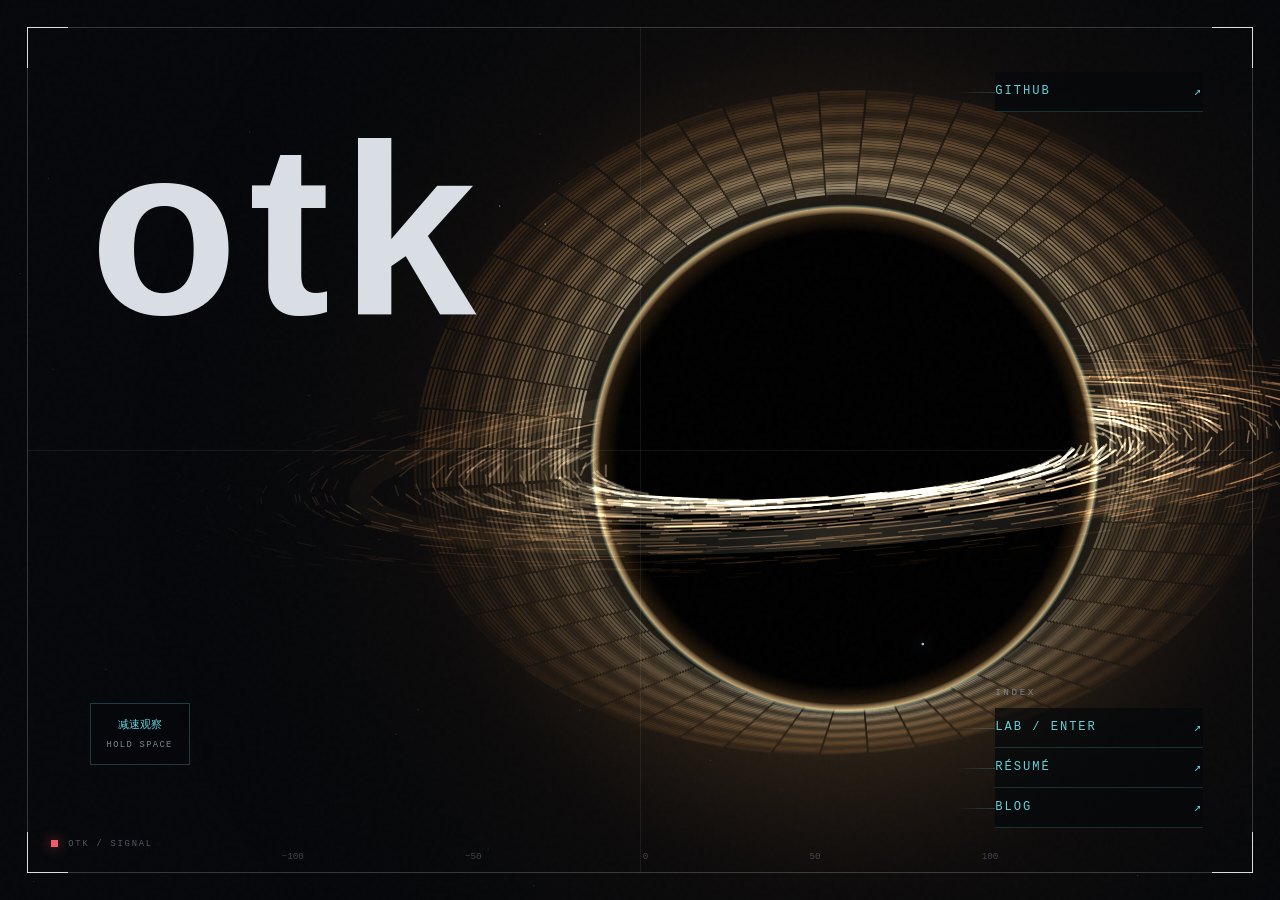
==== commit 73e8549d: "feat: add interactive black hole lab and warm accretion visuals" ====
--- a/index.html
+++ b/index.html
@@ -26,10 +26,12 @@
         <a class="portal__github signal-link" data-signal="github" href="https://github.com/otk-h" target="_blank" rel="noopener noreferrer"><span>GitHub</span><span aria-hidden="true">↗</span></a>
         <div class="portal__index">
           <p aria-hidden="true">Index</p>
+          <a class="signal-link" data-signal="lab" href="lab/"><span>Lab / Enter</span><span aria-hidden="true">↗</span></a>
           <a class="signal-link" data-signal="resume" href="resume/"><span>Résumé</span><span aria-hidden="true">↗</span></a>
           <a class="signal-link" data-signal="blog" href="blog/"><span>Blog</span><span aria-hidden="true">↗</span></a>
         </div>
       </nav>
+      <button class="observe" type="button" aria-pressed="false" hidden>减速观察 <span>HOLD SPACE</span></button>
       <div class="signature" aria-hidden="true"><span class="signature__pulse"></span><span>OTK / SIGNAL</span></div>
     </main>
     <script src="script.js"></script>
--- a/styles.css
+++ b/styles.css
@@ -43,14 +43,14 @@
   position: absolute; z-index: 2; left: 22%; right: 22%; bottom: clamp(1.4rem,3vw,2.7rem);
   display: flex; justify-content: space-between; color: rgba(123,133,143,.48); font-size: .58rem; pointer-events: none;
 }
-.wordmark-wrap { position: absolute; z-index: 1; left: clamp(4rem,11vw,12rem); top: 50%; transform: translateY(-52%); }
+.wordmark-wrap { position: absolute; z-index: 1; left: 7vw; top: 26%; transform: translateY(-52%); }
 .wordmark {
-  display: flex; margin: 0; color: var(--white); font-family: var(--display); font-size: clamp(12rem,35vw,38rem);
+  display: flex; margin: 0; color: var(--white); font-family: var(--display); font-size: clamp(6rem,19vw,20rem);
   gap: .045em; font-stretch: condensed; font-weight: 900; letter-spacing: 0; line-height: .72; text-transform: lowercase;
   filter: drop-shadow(0 0 2rem rgba(217,222,229,.06)); animation: resolve-wordmark 1.15s cubic-bezier(.16,1,.3,1) both;
 }
 .wordmark span { display: block; }
-.wordmark__k { color: var(--white); text-shadow: 0 0 2.5rem rgba(99,207,216,.14); }
+.wordmark__k { color: var(--white); }
 .portal {
   position: absolute; z-index: 5; top: clamp(3rem,8vh,6rem); right: clamp(3.2rem,6vw,7rem); bottom: clamp(3rem,8vh,6rem);
   width: min(13rem,22vw); display: flex; flex-direction: column; align-items: stretch; justify-content: space-between; text-transform: uppercase;
@@ -94,8 +94,8 @@
 
 @media (max-width: 760px) {
   .frame { margin: .7rem; }
-  .wordmark-wrap { left: 8vw; top: 39%; }
-  .wordmark { font-size: clamp(10rem,55vw,20rem); }
+  .wordmark-wrap { left: 8vw; top: 20%; }
+  .wordmark { font-size: 32vw; }
   .portal { top: auto; left: 10vw; right: 10vw; bottom: 9vh; width: auto; gap: 1.2rem; }
   .portal__github { width: 100%; }
   .portal__index { display: grid; grid-template-columns: 1fr 1fr; gap: 1rem; }
@@ -104,6 +104,40 @@
   .signature { top: 2rem; bottom: auto; left: 2rem; }
 }
 
+[hidden] { display: none !important; }
+.observe { position: absolute; z-index: 5; left: 7vw; bottom: 15%; background: #05070acc; color: var(--cyan); border: 1px solid #63cfd844; padding: .85rem 1rem; font: .7rem var(--mono); cursor: pointer; }
+.observe span { display: block; margin-top: .5rem; color: var(--muted); font-size: .55rem; letter-spacing: .15em; }
+.observe[aria-pressed="true"] { border-color: var(--coral); color: var(--white); }
+button:focus-visible, input:focus-visible { outline: 2px solid var(--cyan); outline-offset: 5px; }
+.portal a { position: relative; background: #05070ab8; }
+.portal a::before { content: ""; position: absolute; right: 100%; top: 50%; width: 3vw; height: 1px; background: linear-gradient(90deg, transparent, var(--cyan)); opacity: .25; transition: opacity .3s; }
+.portal a:hover::before, .portal a:focus-visible::before { opacity: 1; }
+.lab-heading { position: absolute; z-index: 2; top: 7%; left: 6%; }
+.lab-heading a { color: var(--cyan); font-size: .75rem; text-decoration: none; }
+.lab-heading h1 { font: 700 clamp(2.5rem,5vw,6rem)/.95 var(--display); letter-spacing: -.045em; margin: 2rem 0 1rem; }
+.lab-heading p { color: var(--muted); font-size: .65rem; letter-spacing: .06em; }
+.lab-controls { position: absolute; z-index: 5; right: 5%; bottom: 9%; width: 16rem; padding: 1.3rem; border: 1px solid #63cfd833; background: #05070aeb; }
+.lab-controls label { display: flex; justify-content: space-between; font-size: .7rem; }
+.lab-controls output { color: var(--cyan); }
+.lab-controls input { width: 100%; margin: .7rem 0 1.3rem; accent-color: var(--cyan); }
+.lab-controls button { background: transparent; color: var(--white); border: 1px solid var(--muted); padding: .65rem; cursor: pointer; }
+.lab-controls p { color: var(--muted); font-size: .6rem; }
+.entering .signal { transform: scale(2.4); filter: brightness(2); transition: transform .65s ease-in, filter .65s; transform-origin: 66% 51%; }
+.entering .wordmark-wrap, .entering .portal { opacity: 0; transition: opacity .4s; }
+@media (max-width: 760px) {
+  .home .observe { top: 30%; bottom: auto; left: 8vw; padding: .6rem; }
+  .observe span { display: none; }
+  .portal__index a[data-signal="lab"] { grid-column: 1 / -1; }
+  .lab .beacon { min-height: max(100svh, 860px); }
+  .lab-heading { top: 3rem; }
+  .lab-heading h1 { margin-top: 1.4rem; }
+  .lab-controls { right: 6%; left: 6%; width: auto; bottom: 2rem; }
+  .lab .observe { bottom: 21rem; left: 6%; }
+}
+@media (prefers-reduced-motion: reduce) {
+  .entering .signal { transform: none; filter: none; transition: none; }
+}
+
 @media (prefers-reduced-motion: reduce) {
   *, *::before, *::after { animation-duration: .01ms !important; animation-iteration-count: 1 !important; scroll-behavior: auto !important; }
   .signal { opacity: 1; }
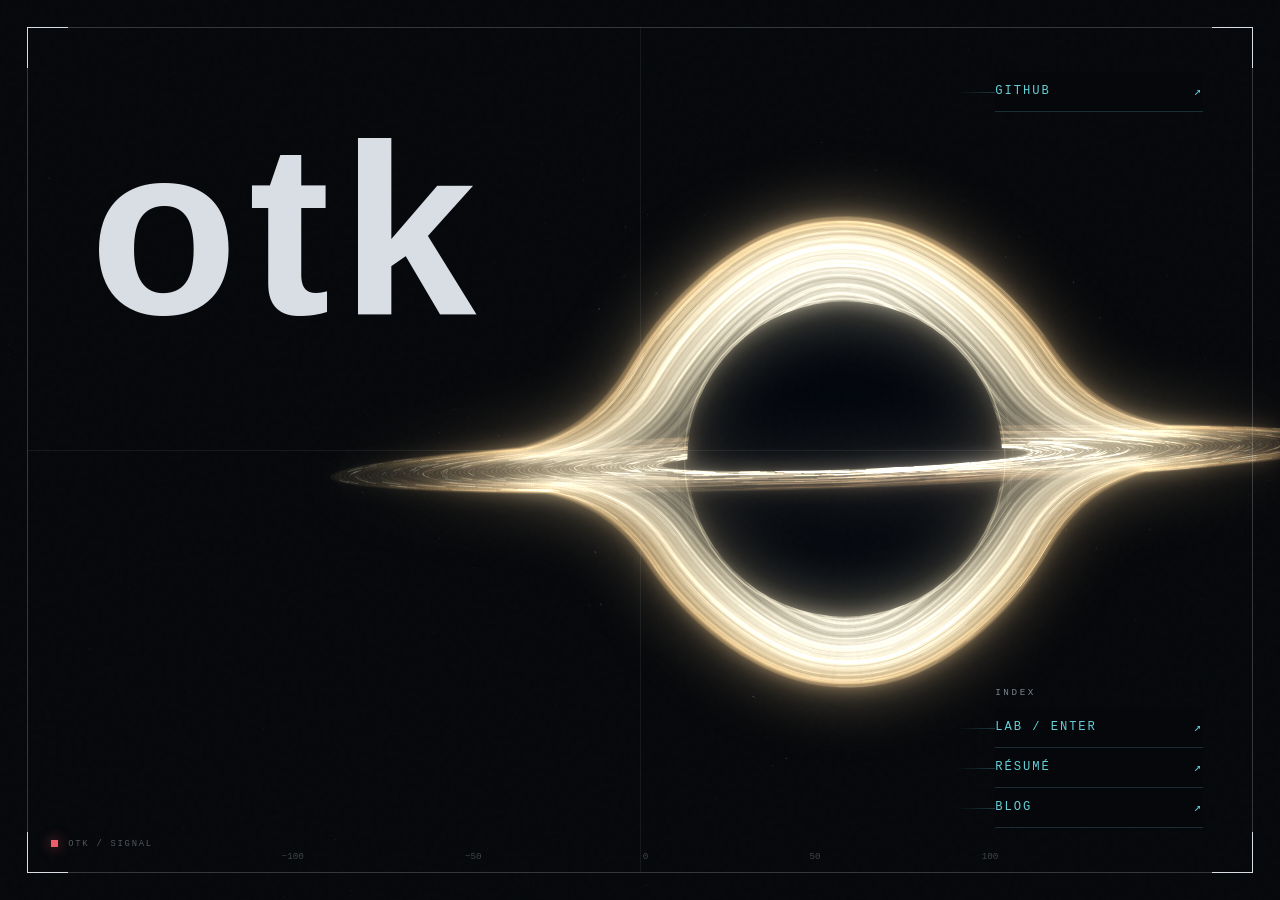
==== commit ad70df56: "fix: unify rotating black hole light bands" ====
--- a/index.html
+++ b/index.html
@@ -31,7 +31,6 @@
           <a class="signal-link" data-signal="blog" href="blog/"><span>Blog</span><span aria-hidden="true">↗</span></a>
         </div>
       </nav>
-      <button class="observe" type="button" aria-pressed="false" hidden>减速观察 <span>HOLD SPACE</span></button>
       <div class="signature" aria-hidden="true"><span class="signature__pulse"></span><span>OTK / SIGNAL</span></div>
     </main>
     <script src="script.js"></script>
--- a/styles.css
+++ b/styles.css
@@ -105,9 +105,6 @@
 }
 
 [hidden] { display: none !important; }
-.observe { position: absolute; z-index: 5; left: 7vw; bottom: 15%; background: #05070acc; color: var(--cyan); border: 1px solid #63cfd844; padding: .85rem 1rem; font: .7rem var(--mono); cursor: pointer; }
-.observe span { display: block; margin-top: .5rem; color: var(--muted); font-size: .55rem; letter-spacing: .15em; }
-.observe[aria-pressed="true"] { border-color: var(--coral); color: var(--white); }
 button:focus-visible, input:focus-visible { outline: 2px solid var(--cyan); outline-offset: 5px; }
 .portal a { position: relative; background: #05070ab8; }
 .portal a::before { content: ""; position: absolute; right: 100%; top: 50%; width: 3vw; height: 1px; background: linear-gradient(90deg, transparent, var(--cyan)); opacity: .25; transition: opacity .3s; }
@@ -125,14 +122,11 @@
 .entering .signal { transform: scale(2.4); filter: brightness(2); transition: transform .65s ease-in, filter .65s; transform-origin: 66% 51%; }
 .entering .wordmark-wrap, .entering .portal { opacity: 0; transition: opacity .4s; }
 @media (max-width: 760px) {
-  .home .observe { top: 30%; bottom: auto; left: 8vw; padding: .6rem; }
-  .observe span { display: none; }
   .portal__index a[data-signal="lab"] { grid-column: 1 / -1; }
   .lab .beacon { min-height: max(100svh, 860px); }
   .lab-heading { top: 3rem; }
   .lab-heading h1 { margin-top: 1.4rem; }
   .lab-controls { right: 6%; left: 6%; width: auto; bottom: 2rem; }
-  .lab .observe { bottom: 21rem; left: 6%; }
 }
 @media (prefers-reduced-motion: reduce) {
   .entering .signal { transform: none; filter: none; transition: none; }
